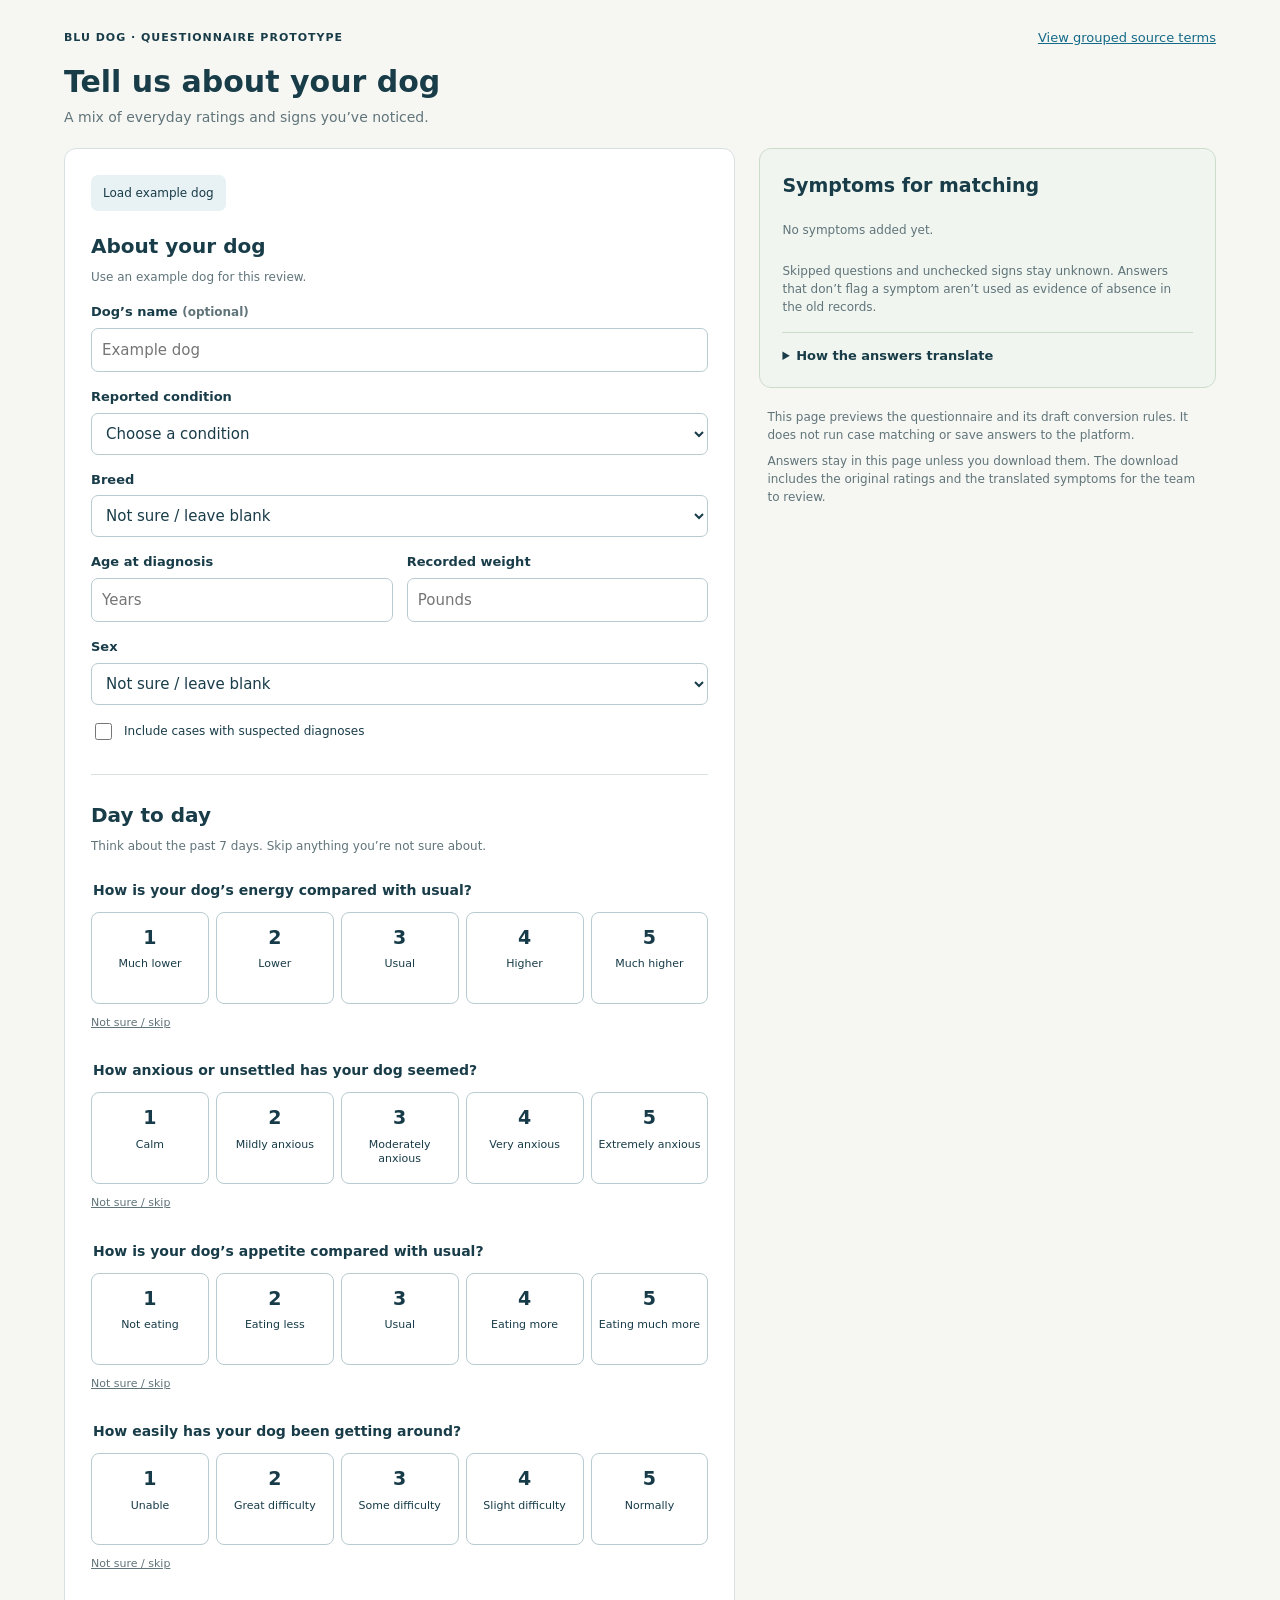
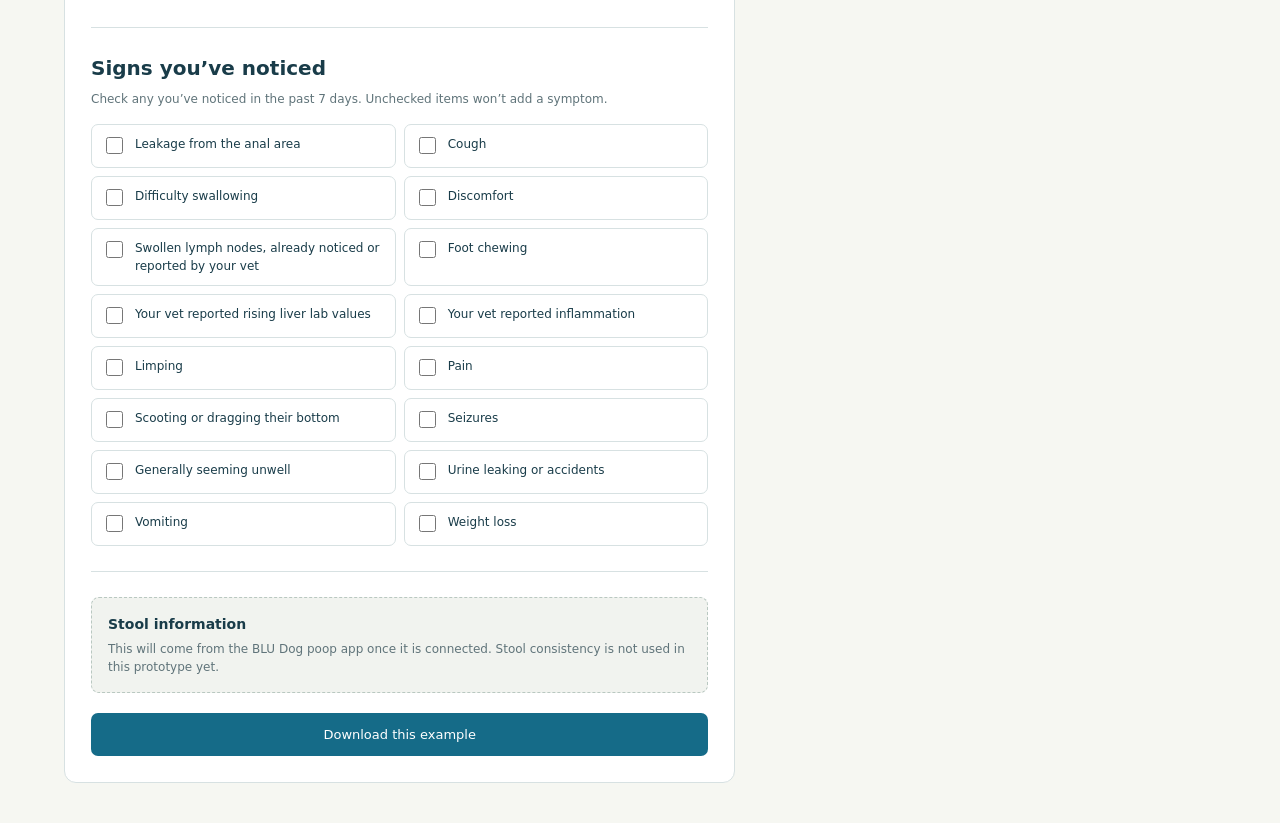
==== questionnaire.html @ 2ec91bb6 "Add mixed dog questionnaire and symptom translation" ====
<!doctype html>
<html lang="en">
<head>
<meta charset="utf-8"><meta name="viewport" content="width=device-width,initial-scale=1">
<title>BLU Dog · Dog questionnaire</title><link rel="icon" href="data:,"><link rel="stylesheet" href="./questionnaire.css">
<style>
*{box-sizing:border-box}body{margin:0;background:#f6f7f2;color:#193c49;font:15px/1.5 system-ui,sans-serif}header{max-width:1200px;margin:auto;padding:28px 24px 20px}.topline{display:flex;align-items:center;justify-content:space-between;gap:16px;font-size:11px;font-weight:750;letter-spacing:.09em}.topline a{font-weight:400;letter-spacing:0;color:#156b88;font-size:13px}h1{font-size:30px;line-height:1.15;margin:17px 0 8px}header p{margin:0;color:#60747a;font-size:14px}main{max-width:1200px;margin:0 auto 40px;padding:0 24px;display:grid;grid-template-columns:minmax(0,1.25fr) minmax(300px,.85fr);gap:24px;align-items:start}form{background:white;border:1px solid #d7e1e2;border-radius:12px;padding:26px}form label{display:block;margin:15px 0 6px;font-size:13px;font-weight:650}input,select,button{font:inherit}input:not([type=checkbox]):not([type=radio]),select{display:block;width:100%;padding:10px;border:1px solid #b8cbd0;border-radius:7px;color:#193c49;background:white}button{border:0;border-radius:7px;background:#156b88;color:white;font-size:13px;padding:12px;cursor:pointer}button:disabled{opacity:.5;cursor:default}.secondary{background:#e8f1f3;color:#193c49}.form-buttons{margin-top:20px}.review-column{position:sticky;top:24px}.review-tools{padding:0 8px}.load-error{color:#953e34}button:focus-visible,input:focus-visible,select:focus-visible,a:focus-visible{outline:3px solid #b87f35;outline-offset:2px}@media(max-width:900px){main{grid-template-columns:1fr}.review-column{position:static}}@media(max-width:520px){header{padding:20px 16px}main{padding:0 16px}form{padding:20px}h1{font-size:27px}.topline{align-items:start}}
</style>
</head>
<body>
<header><div class="topline"><span>BLU DOG · QUESTIONNAIRE PROTOTYPE</span><a href="./index.html">View grouped source terms</a></div><h1>Tell us about your dog</h1><p>A mix of everyday ratings and signs you’ve noticed.</p></header>
<main>
<form id="query"><button id="example" type="button" class="secondary form-example" disabled>Load example dog</button><div id="dog-fields"><p>Loading questions…</p></div><div class="form-buttons"><button id="download" type="submit" disabled>Download this example</button></div></form>
<aside class="review-column"><section id="translation" class="translation"><h2>Symptoms for matching</h2><p class="question-hint">Your answers will appear here.</p></section><div class="review-tools"><p>This page previews the questionnaire and its draft conversion rules. It does not run case matching or save answers to the platform.</p><p>Answers stay in this page unless you download them. The download includes the original ratings and the translated symptoms for the team to review.</p></div></aside>
</main>
<script type="module" src="./questionnaire-page.js"></script>
</body>
</html>
---- questionnaire.css ----
.form-section{padding:0 0 25px;margin:0 0 25px;border-bottom:1px solid #d7e1e2}.form-section h2{font-size:20px;margin:0 0 6px}.question-hint,.optional{font-size:12px;color:#60747a;line-height:1.5}.question-hint{margin:7px 0 16px}.profile-pair{display:grid;grid-template-columns:1fr 1fr;gap:14px}.plain-check{display:flex!important;align-items:center;gap:9px;font-size:12px!important;font-weight:400!important}.plain-check input,.symptom-check input{accent-color:#156b88;flex:none;width:17px;height:17px}
.scale-question{border:0;padding:0;margin:25px 0;min-width:0}.scale-question legend{font-size:14px;font-weight:650;margin-bottom:11px}.scale-choices{display:grid;grid-template-columns:repeat(5,minmax(0,1fr));gap:7px}.scale-option{display:block;position:relative;margin:0!important;font-weight:400!important;cursor:pointer}.scale-option input[type=radio]{position:absolute;width:1px;height:1px;opacity:0;padding:0}.scale-option>span{display:flex;flex-direction:column;align-items:center;text-align:center;gap:6px;border:1px solid #b8cbd0;border-radius:8px;padding:10px 4px;min-height:92px;background:white;color:#173b48}.scale-option strong{font-size:19px}.scale-option small{font-size:11px;line-height:1.3}.scale-option input:checked+span{border:2px solid #156b88;background:#e7f1f3;padding:9px 3px}.scale-option input:focus-visible+span{outline:3px solid #b87f35;outline-offset:2px}.skip-question{display:block;width:auto!important;background:none!important;color:#60747a!important;padding:4px 0!important;font-size:11px!important;font-weight:400!important;margin-top:7px!important;text-decoration:underline;border:0;cursor:pointer}
.symptom-checks{display:grid;grid-template-columns:1fr 1fr;gap:8px}.symptom-check{display:flex!important;align-items:start;gap:9px;font-size:12px!important;font-weight:400!important;margin:0!important;padding:10px;border:1px solid #d7e1e2;border-radius:7px;cursor:pointer}.symptom-check input{margin-top:2px}.symptom-check:has(input:checked){background:#edf4ef;border-color:#91b4a2}.stool-pending{padding:16px;background:#f1f3ef;border:1px dashed #b9c8c1;border-radius:8px}.stool-pending h3{font-size:14px;margin:0 0 5px}.stool-pending p{font-size:12px;color:#60747a;margin:0;line-height:1.5}
.translation{padding:22px;background:#f0f5ef;border:1px solid #cddcca;border-radius:12px;margin-bottom:20px}.translation h2{font-size:19px;margin:0 0 14px}.derived-symptoms{display:flex;gap:7px;flex-wrap:wrap}.derived-chip{padding:6px 10px;border:1px solid #b1cbb5;background:white;border-radius:20px;font-size:12px}.conversion-rules{border-top:1px solid #cddcca;padding-top:13px;margin-top:15px}.conversion-rules summary{font-size:13px;cursor:pointer;font-weight:650}.conversion-row{display:grid;gap:3px;border-top:1px solid #d9e4d5;padding:12px 0;font-size:12px}.conversion-row strong{font-size:13px}.conversion-row small{color:#60747a;font-size:11px}.conversion-row:first-child{border:0}
body.matcher .layout{grid-template-columns:minmax(0,1.12fr) minmax(340px,1fr)}body.matcher .intro{margin-bottom:24px}body.matcher h1{font-size:38px}.review-tools{font-size:12px;color:#60747a}.review-tools a{color:#156b88}.review-tools p{margin:8px 0}.form-buttons{display:flex;gap:10px}.form-buttons button{flex:1}
@media(max-width:1000px){body.matcher .layout{grid-template-columns:1fr}.translation{position:static!important}}@media(max-width:520px){.scale-choices{gap:4px}.scale-option small{font-size:10px}.scale-option>span{min-height:96px}.symptom-checks{grid-template-columns:1fr}.form-buttons{flex-direction:column}.profile-pair{gap:10px}}

.form-example{margin:0 0 20px!important;width:auto!important;padding:9px 12px!important;font-size:12px!important}
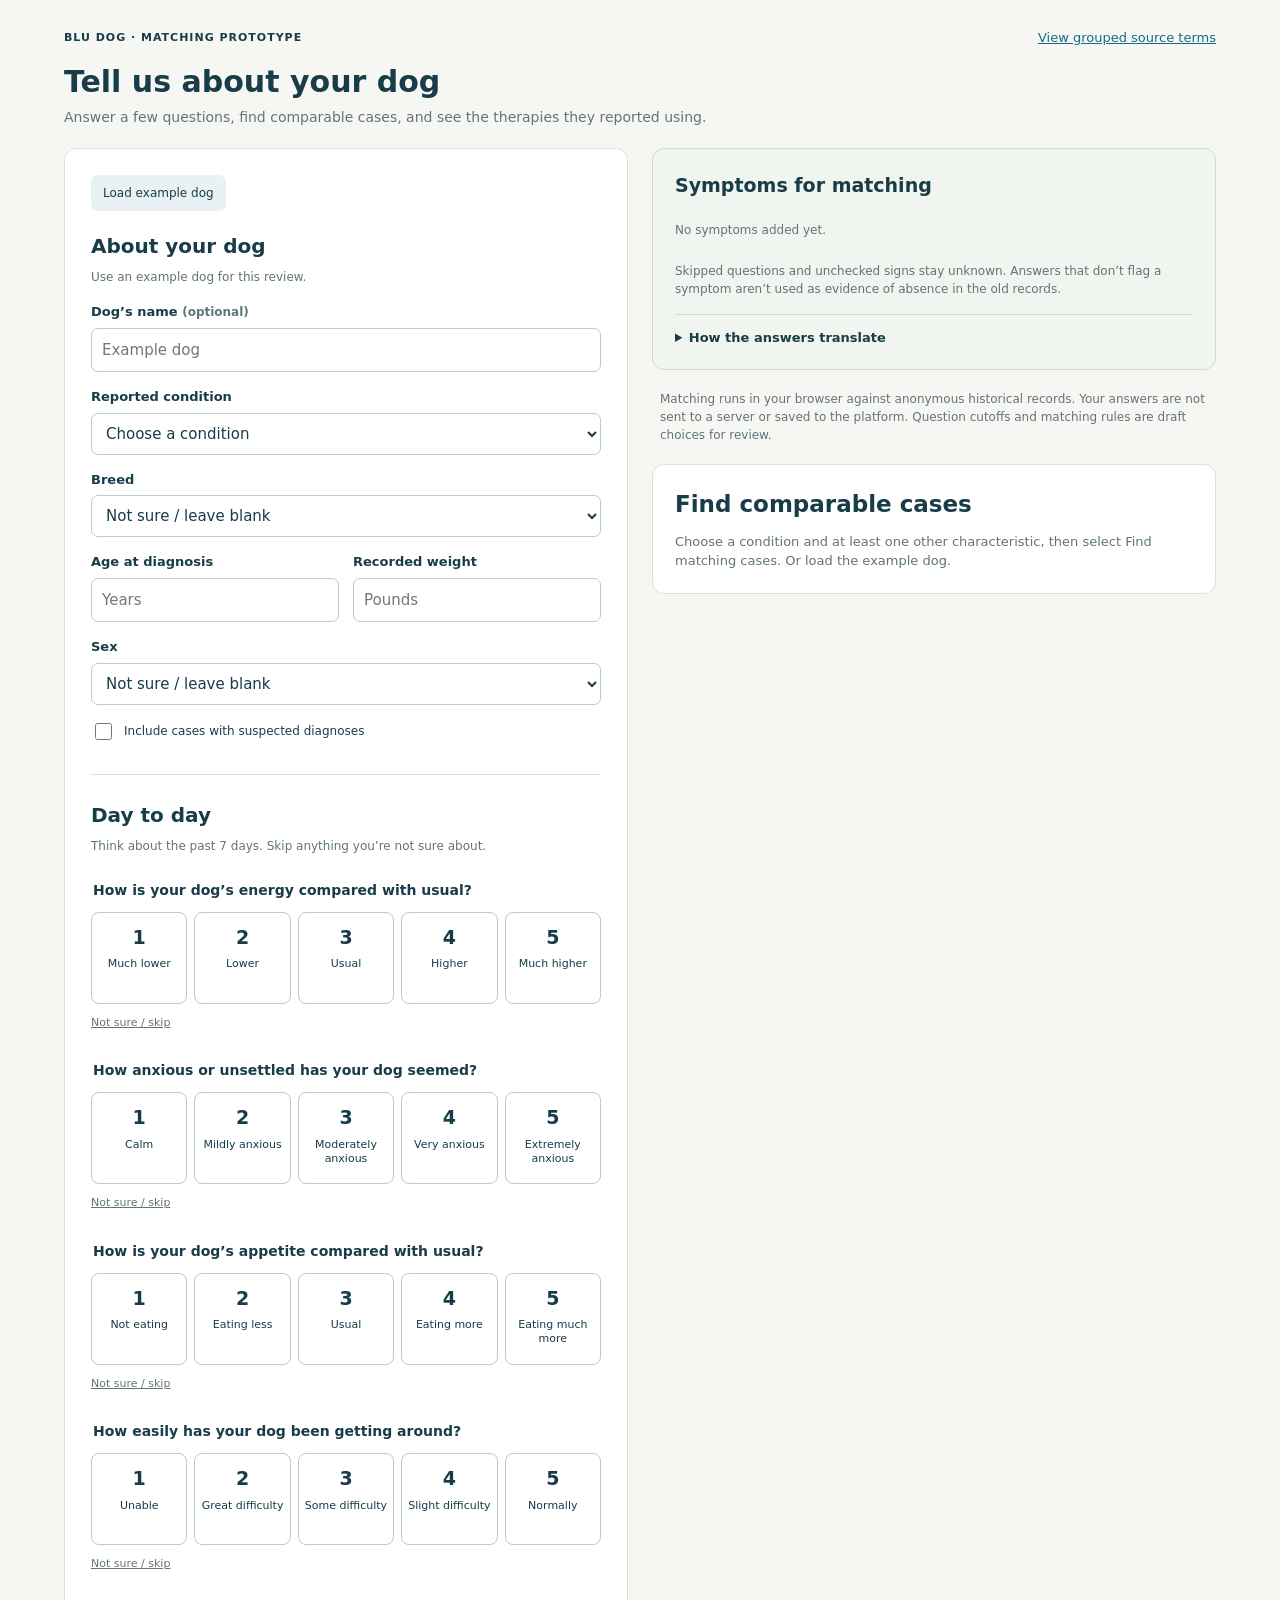
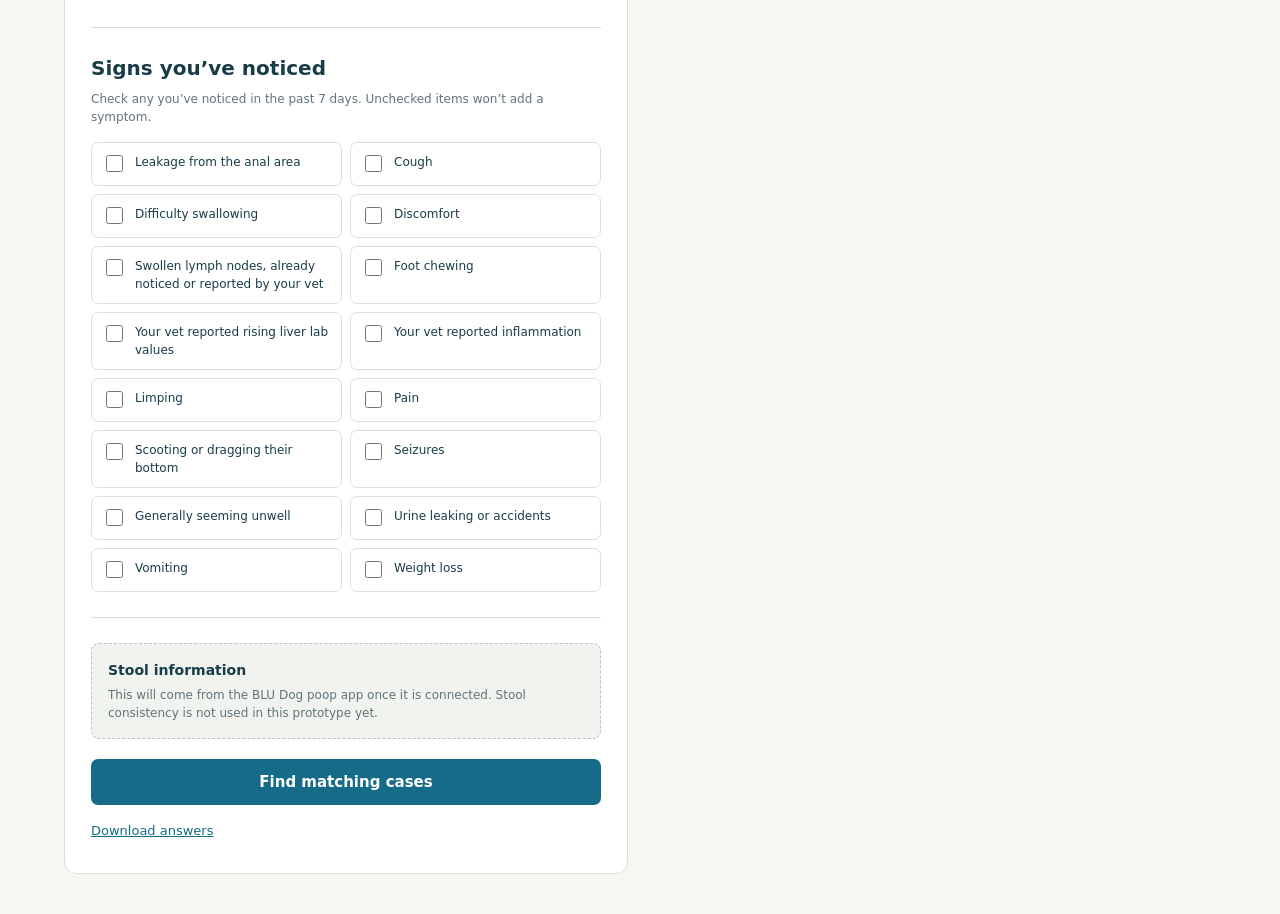
==== commit 5d11f8b6: "Run dog matching and show reported therapies in the public review" ====
--- a/questionnaire.html
+++ b/questionnaire.html
@@ -2,16 +2,17 @@
 <html lang="en">
 <head>
 <meta charset="utf-8"><meta name="viewport" content="width=device-width,initial-scale=1">
-<title>BLU Dog · Dog questionnaire</title><link rel="icon" href="data:,"><link rel="stylesheet" href="./questionnaire.css">
+<title>BLU Dog · Find similar cases</title><link rel="icon" href="data:,"><link rel="stylesheet" href="./questionnaire.css">
 <style>
 *{box-sizing:border-box}body{margin:0;background:#f6f7f2;color:#193c49;font:15px/1.5 system-ui,sans-serif}header{max-width:1200px;margin:auto;padding:28px 24px 20px}.topline{display:flex;align-items:center;justify-content:space-between;gap:16px;font-size:11px;font-weight:750;letter-spacing:.09em}.topline a{font-weight:400;letter-spacing:0;color:#156b88;font-size:13px}h1{font-size:30px;line-height:1.15;margin:17px 0 8px}header p{margin:0;color:#60747a;font-size:14px}main{max-width:1200px;margin:0 auto 40px;padding:0 24px;display:grid;grid-template-columns:minmax(0,1.25fr) minmax(300px,.85fr);gap:24px;align-items:start}form{background:white;border:1px solid #d7e1e2;border-radius:12px;padding:26px}form label{display:block;margin:15px 0 6px;font-size:13px;font-weight:650}input,select,button{font:inherit}input:not([type=checkbox]):not([type=radio]),select{display:block;width:100%;padding:10px;border:1px solid #b8cbd0;border-radius:7px;color:#193c49;background:white}button{border:0;border-radius:7px;background:#156b88;color:white;font-size:13px;padding:12px;cursor:pointer}button:disabled{opacity:.5;cursor:default}.secondary{background:#e8f1f3;color:#193c49}.form-buttons{margin-top:20px}.review-column{position:sticky;top:24px}.review-tools{padding:0 8px}.load-error{color:#953e34}button:focus-visible,input:focus-visible,select:focus-visible,a:focus-visible{outline:3px solid #b87f35;outline-offset:2px}@media(max-width:900px){main{grid-template-columns:1fr}.review-column{position:static}}@media(max-width:520px){header{padding:20px 16px}main{padding:0 16px}form{padding:20px}h1{font-size:27px}.topline{align-items:start}}
 </style>
+<link rel="stylesheet" href="./matching.css">
 </head>
 <body>
-<header><div class="topline"><span>BLU DOG · QUESTIONNAIRE PROTOTYPE</span><a href="./index.html">View grouped source terms</a></div><h1>Tell us about your dog</h1><p>A mix of everyday ratings and signs you’ve noticed.</p></header>
+<header><div class="topline"><span>BLU DOG · MATCHING PROTOTYPE</span><a href="./index.html">View grouped source terms</a></div><h1>Tell us about your dog</h1><p>Answer a few questions, find comparable cases, and see the therapies they reported using.</p></header>
 <main>
-<form id="query"><button id="example" type="button" class="secondary form-example" disabled>Load example dog</button><div id="dog-fields"><p>Loading questions…</p></div><div class="form-buttons"><button id="download" type="submit" disabled>Download this example</button></div></form>
-<aside class="review-column"><section id="translation" class="translation"><h2>Symptoms for matching</h2><p class="question-hint">Your answers will appear here.</p></section><div class="review-tools"><p>This page previews the questionnaire and its draft conversion rules. It does not run case matching or save answers to the platform.</p><p>Answers stay in this page unless you download them. The download includes the original ratings and the translated symptoms for the team to review.</p></div></aside>
+<form id="query"><button id="example" type="button" class="secondary form-example" disabled>Load example dog</button><div id="dog-fields"><p>Loading questions…</p></div><div class="form-buttons"><button id="search" type="submit" disabled>Find matching cases</button><button id="download" type="button" disabled>Download answers</button></div></form>
+<aside class="review-column"><section id="translation" class="translation"><h2>Symptoms for matching</h2><p class="question-hint">Your answers will appear here.</p></section><div class="review-tools"><p>Matching runs in your browser against anonymous historical records. Your answers are not sent to a server or saved to the platform. Question cutoffs and matching rules are draft choices for review.</p></div><div id="matching-results" tabindex="-1" aria-live="polite"><div class="results-placeholder"><h2>Find comparable cases</h2><p>Choose a condition and at least one other characteristic, then select Find matching cases. Or load the example dog.</p></div></div></aside>
 </main>
 <script type="module" src="./questionnaire-page.js"></script>
 </body>
--- a/matching.css
+++ b/matching.css
@@ -0,0 +1 @@
+main{grid-template-columns:minmax(0,1fr) minmax(0,1fr)}.review-column{position:static;min-width:0}.form-buttons{flex-wrap:wrap}.form-buttons #search{flex:1 0 100%;font-size:15px;font-weight:700}.form-buttons #download{flex:none;background:transparent;color:#156b88;padding:6px 0;text-decoration:underline}.results-placeholder,.match-notice,.match-overview{padding:22px;border:1px solid #d7e1e2;border-radius:12px;background:#fff;margin:0 0 20px}.results-placeholder h2,.match-overview h2,.match-notice h2{font-size:23px;margin:0 0 10px}.match-overview p,.match-notice p,.results-placeholder p{font-size:13px;margin:0;color:#60747a}.result-label{font-size:10px!important;letter-spacing:.08em;font-weight:750;margin:0 0 9px!important;color:#156b88!important}.therapy-summary,.matched-cases{margin:24px 0}.therapy-summary h3,.matched-cases h3{font-size:20px;margin:0 0 8px}.therapy-category{border:1px solid #d7e1e2;border-radius:8px;background:white;margin:8px 0;overflow:hidden}.therapy-category>summary{display:flex;justify-content:space-between;gap:12px;padding:14px;font-size:13px;cursor:pointer}.therapy-category>summary>span:before{content:'▸';margin-right:8px;color:#156b88}.therapy-category[open]>summary>span:before{content:'▾'}.therapy-category strong{white-space:nowrap;font-size:12px}.therapy-children{padding:0 12px}.therapy-list{list-style:none;padding:0 14px 8px;margin:0}.therapy-list li{display:flex;justify-content:space-between;gap:12px;border-top:1px solid #e5ecec;padding:10px 0;font-size:12px}.case-card{border:1px solid #d7e1e2;border-radius:10px;background:white;margin:10px 0;overflow:hidden}.case-card>summary{display:flex;justify-content:space-between;gap:14px;padding:17px;cursor:pointer}.case-card>summary strong{font-size:14px}.case-card>summary strong:before{content:'▸';margin-right:8px;color:#156b88}.case-card[open]>summary strong:before{content:'▾'}.case-card small{display:block;color:#60747a;font-size:11px;margin-top:5px}.case-score{font-size:11px;white-space:nowrap;color:#156b88}.case-body{padding:0 17px 17px}.case-body h4{font-size:13px;margin:0 0 10px}.reported-therapies{display:flex;gap:6px;flex-wrap:wrap}.therapy-chip{background:#edf4ef;border:1px solid #d4e3d6;padding:5px 8px;border-radius:6px;font-size:12px}.match-reasons{margin-top:15px;font-size:12px;color:#60747a}.match-reasons summary{cursor:pointer}.match-reasons ul{padding-left:18px;line-height:1.8}#matching-results:focus{outline:none}#matching-results{scroll-margin-top:20px}.review-tools{margin-bottom:20px}@media(max-width:900px){main{grid-template-columns:1fr}}@media(max-width:520px){.case-card>summary{flex-direction:column;gap:7px}.case-score{padding-left:16px}}
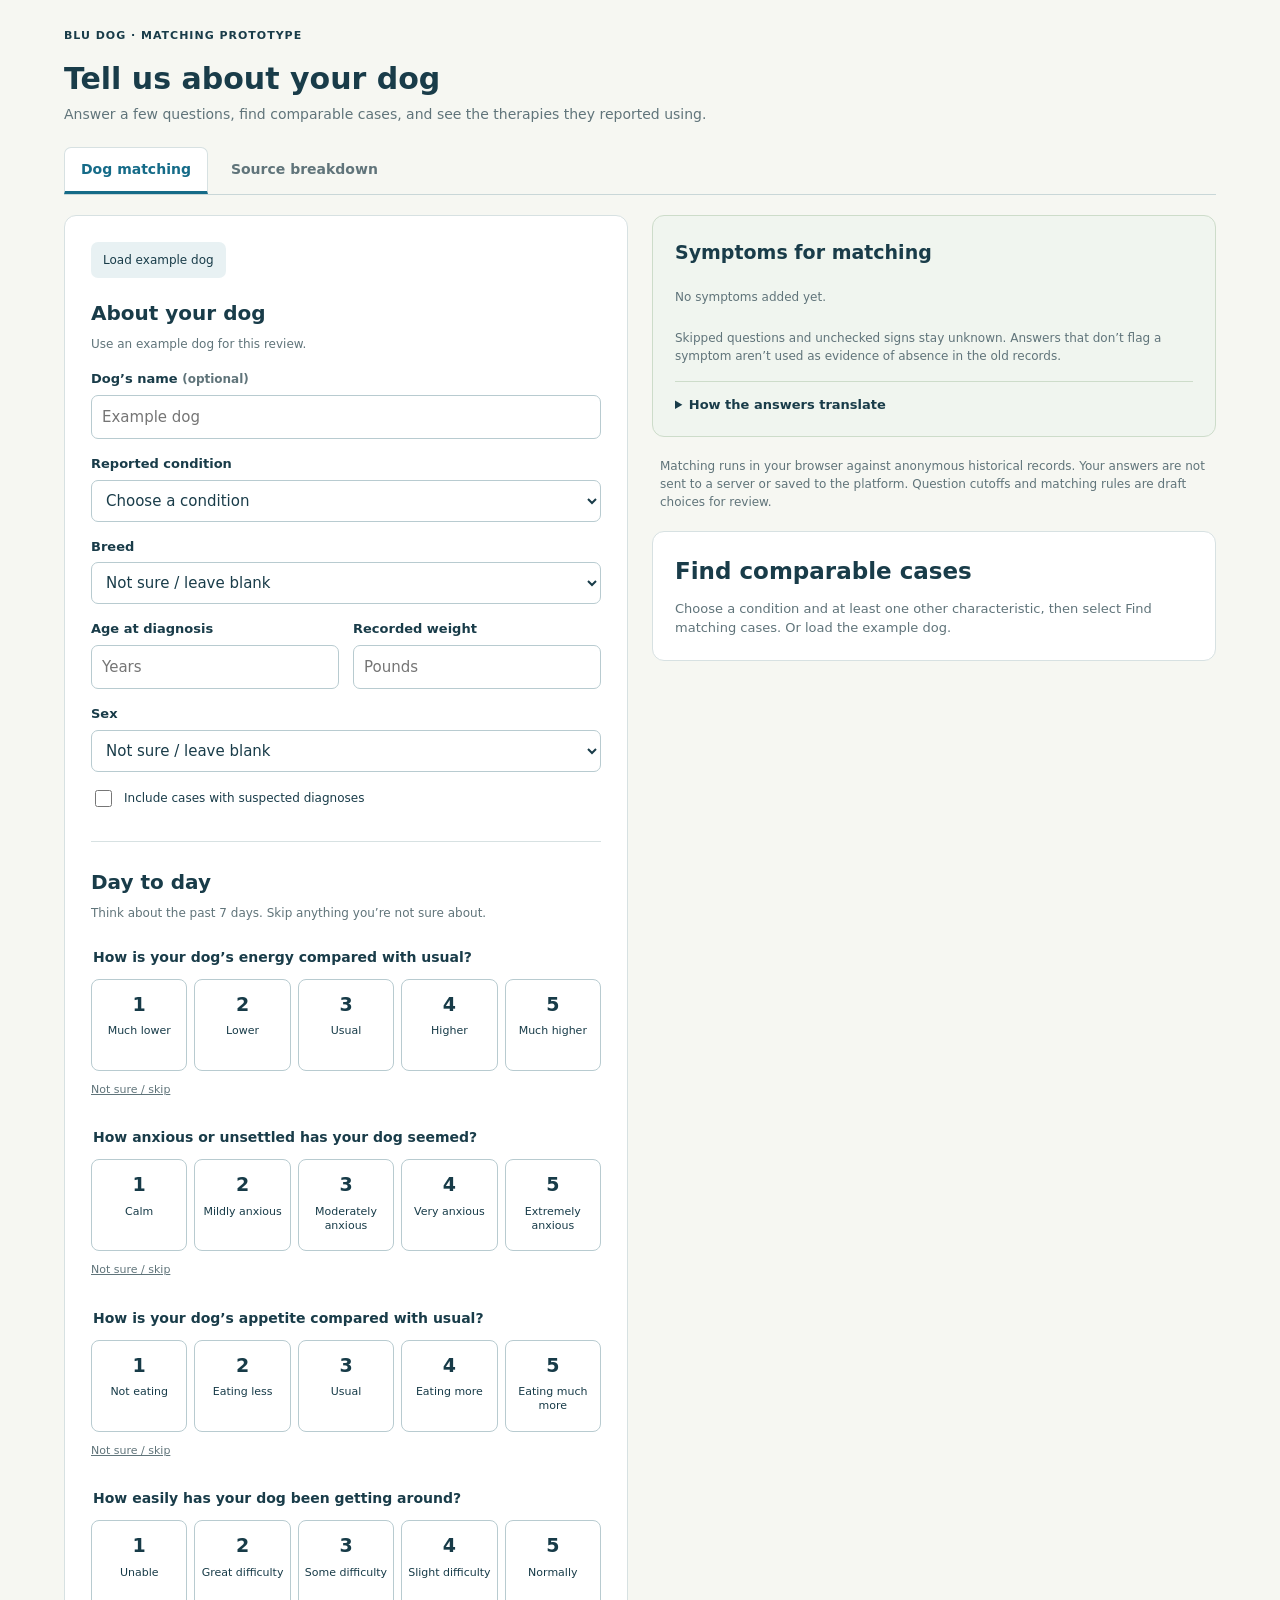
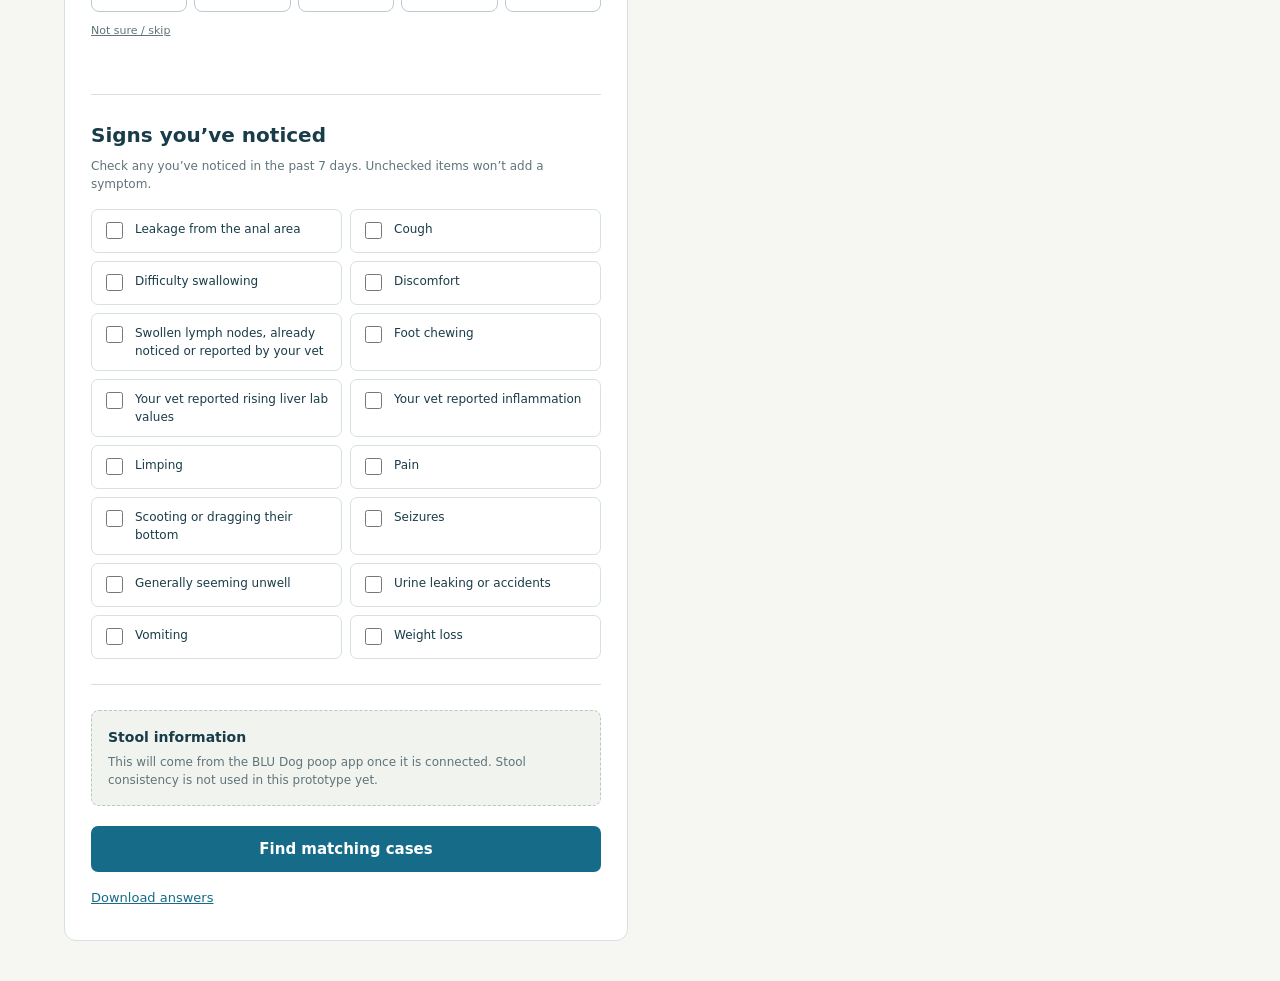
==== commit d601c264: "Add matching and source breakdown navigation tabs" ====
--- a/questionnaire.html
+++ b/questionnaire.html
@@ -6,10 +6,13 @@
 <style>
 *{box-sizing:border-box}body{margin:0;background:#f6f7f2;color:#193c49;font:15px/1.5 system-ui,sans-serif}header{max-width:1200px;margin:auto;padding:28px 24px 20px}.topline{display:flex;align-items:center;justify-content:space-between;gap:16px;font-size:11px;font-weight:750;letter-spacing:.09em}.topline a{font-weight:400;letter-spacing:0;color:#156b88;font-size:13px}h1{font-size:30px;line-height:1.15;margin:17px 0 8px}header p{margin:0;color:#60747a;font-size:14px}main{max-width:1200px;margin:0 auto 40px;padding:0 24px;display:grid;grid-template-columns:minmax(0,1.25fr) minmax(300px,.85fr);gap:24px;align-items:start}form{background:white;border:1px solid #d7e1e2;border-radius:12px;padding:26px}form label{display:block;margin:15px 0 6px;font-size:13px;font-weight:650}input,select,button{font:inherit}input:not([type=checkbox]):not([type=radio]),select{display:block;width:100%;padding:10px;border:1px solid #b8cbd0;border-radius:7px;color:#193c49;background:white}button{border:0;border-radius:7px;background:#156b88;color:white;font-size:13px;padding:12px;cursor:pointer}button:disabled{opacity:.5;cursor:default}.secondary{background:#e8f1f3;color:#193c49}.form-buttons{margin-top:20px}.review-column{position:sticky;top:24px}.review-tools{padding:0 8px}.load-error{color:#953e34}button:focus-visible,input:focus-visible,select:focus-visible,a:focus-visible{outline:3px solid #b87f35;outline-offset:2px}@media(max-width:900px){main{grid-template-columns:1fr}.review-column{position:static}}@media(max-width:520px){header{padding:20px 16px}main{padding:0 16px}form{padding:20px}h1{font-size:27px}.topline{align-items:start}}
 </style>
+<style>
+.review-tabs{display:flex;gap:6px;border-bottom:1px solid #c9d7d8;margin-top:22px}.review-tabs a{padding:11px 16px;border:1px solid transparent;border-bottom:3px solid transparent;border-radius:7px 7px 0 0;color:#60747a;text-decoration:none;font-size:14px;font-weight:650}.review-tabs a:hover{background:#edf2ee;color:#193c49}.review-tabs a[aria-current=page]{background:white;border-color:#d7e1e2;border-bottom-color:#156b88;color:#156b88}.review-tabs a:focus-visible{outline:3px solid #b87f35;outline-offset:2px}@media(max-width:520px){.review-tabs a{padding:10px 12px;font-size:13px}}
+</style>
 <link rel="stylesheet" href="./matching.css">
 </head>
 <body>
-<header><div class="topline"><span>BLU DOG · MATCHING PROTOTYPE</span><a href="./index.html">View grouped source terms</a></div><h1>Tell us about your dog</h1><p>Answer a few questions, find comparable cases, and see the therapies they reported using.</p></header>
+<header><div class="topline"><span>BLU DOG · MATCHING PROTOTYPE</span></div><h1>Tell us about your dog</h1><p>Answer a few questions, find comparable cases, and see the therapies they reported using.</p><nav class="review-tabs" aria-label="Review sections"><a href="./questionnaire.html" aria-current="page">Dog matching</a><a href="./index.html">Source breakdown</a></nav></header>
 <main>
 <form id="query"><button id="example" type="button" class="secondary form-example" disabled>Load example dog</button><div id="dog-fields"><p>Loading questions…</p></div><div class="form-buttons"><button id="search" type="submit" disabled>Find matching cases</button><button id="download" type="button" disabled>Download answers</button></div></form>
 <aside class="review-column"><section id="translation" class="translation"><h2>Symptoms for matching</h2><p class="question-hint">Your answers will appear here.</p></section><div class="review-tools"><p>Matching runs in your browser against anonymous historical records. Your answers are not sent to a server or saved to the platform. Question cutoffs and matching rules are draft choices for review.</p></div><div id="matching-results" tabindex="-1" aria-live="polite"><div class="results-placeholder"><h2>Find comparable cases</h2><p>Choose a condition and at least one other characteristic, then select Find matching cases. Or load the example dog.</p></div></div></aside>
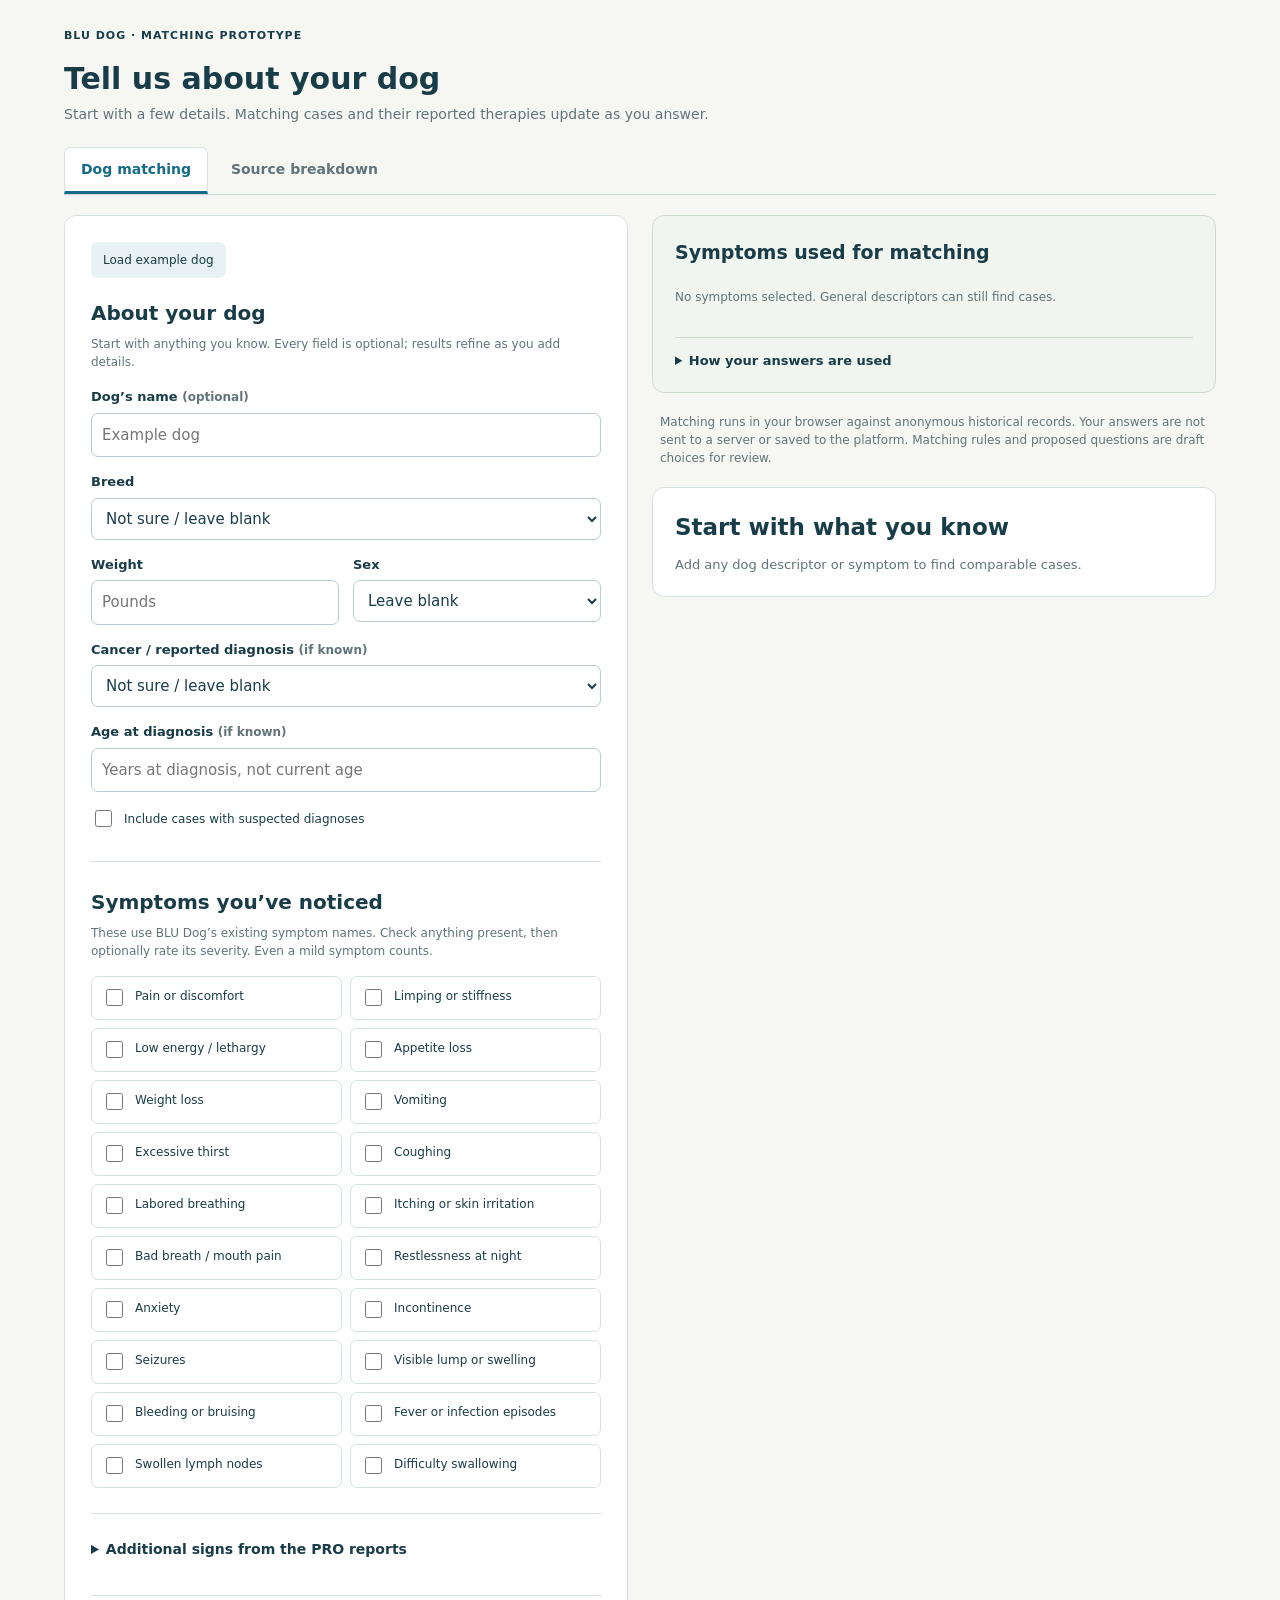
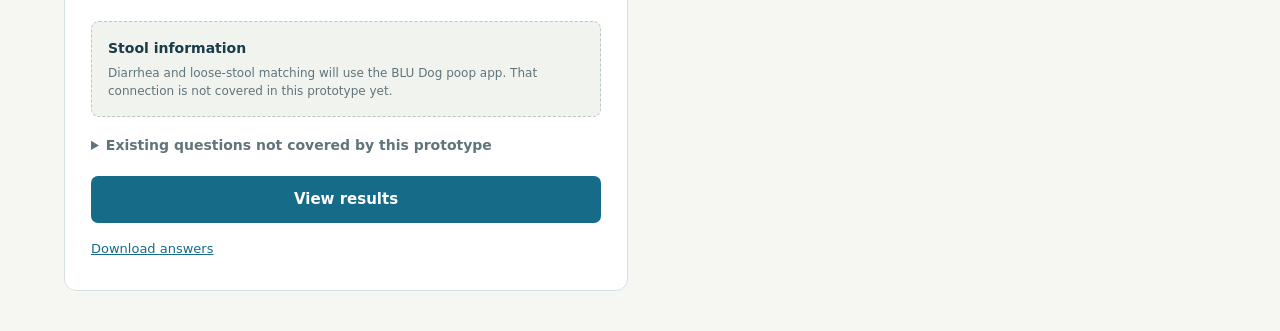
==== commit df0e323e: "Refine sparse dog matching and align symptom questions with BLU Dog" ====
--- a/questionnaire.html
+++ b/questionnaire.html
@@ -12,10 +12,10 @@
 <link rel="stylesheet" href="./matching.css">
 </head>
 <body>
-<header><div class="topline"><span>BLU DOG · MATCHING PROTOTYPE</span></div><h1>Tell us about your dog</h1><p>Answer a few questions, find comparable cases, and see the therapies they reported using.</p><nav class="review-tabs" aria-label="Review sections"><a href="./questionnaire.html" aria-current="page">Dog matching</a><a href="./index.html">Source breakdown</a></nav></header>
+<header><div class="topline"><span>BLU DOG · MATCHING PROTOTYPE</span></div><h1>Tell us about your dog</h1><p>Start with a few details. Matching cases and their reported therapies update as you answer.</p><nav class="review-tabs" aria-label="Review sections"><a href="./questionnaire.html" aria-current="page">Dog matching</a><a href="./index.html">Source breakdown</a></nav></header>
 <main>
-<form id="query"><button id="example" type="button" class="secondary form-example" disabled>Load example dog</button><div id="dog-fields"><p>Loading questions…</p></div><div class="form-buttons"><button id="search" type="submit" disabled>Find matching cases</button><button id="download" type="button" disabled>Download answers</button></div></form>
-<aside class="review-column"><section id="translation" class="translation"><h2>Symptoms for matching</h2><p class="question-hint">Your answers will appear here.</p></section><div class="review-tools"><p>Matching runs in your browser against anonymous historical records. Your answers are not sent to a server or saved to the platform. Question cutoffs and matching rules are draft choices for review.</p></div><div id="matching-results" tabindex="-1" aria-live="polite"><div class="results-placeholder"><h2>Find comparable cases</h2><p>Choose a condition and at least one other characteristic, then select Find matching cases. Or load the example dog.</p></div></div></aside>
+<form id="query"><button id="example" type="button" class="secondary form-example" disabled>Load example dog</button><div id="dog-fields"><p>Loading questions…</p></div><div class="form-buttons"><button id="search" type="submit" disabled>View results</button><button id="download" type="button" disabled>Download answers</button></div></form>
+<aside class="review-column"><section id="translation" class="translation"><h2>Symptoms for matching</h2><p class="question-hint">Your answers will appear here.</p></section><div class="review-tools"><p>Matching runs in your browser against anonymous historical records. Your answers are not sent to a server or saved to the platform. Matching rules and proposed questions are draft choices for review.</p></div><div id="matching-results" tabindex="-1" aria-live="polite"><div class="results-placeholder"><h2>Find comparable cases</h2><p>Add any dog descriptor or symptom. Results update automatically, or load the example dog.</p></div></div></aside>
 </main>
 <script type="module" src="./questionnaire-page.js"></script>
 </body>
--- a/questionnaire.css
+++ b/questionnaire.css
@@ -6,3 +6,4 @@
 @media(max-width:1000px){body.matcher .layout{grid-template-columns:1fr}.translation{position:static!important}}@media(max-width:520px){.scale-choices{gap:4px}.scale-option small{font-size:10px}.scale-option>span{min-height:96px}.symptom-checks{grid-template-columns:1fr}.form-buttons{flex-direction:column}.profile-pair{gap:10px}}
 
 .form-example{margin:0 0 20px!important;width:auto!important;padding:9px 12px!important;font-size:12px!important}
+.symptom-item{border:1px solid #d7e1e2;border-radius:7px;overflow:hidden}.symptom-item .symptom-check{border:0;border-radius:0}.severity-row{margin:0;padding:10px;border:0;background:#f6f8f5;min-width:0}.severity-row[hidden]{display:none}.severity-row legend{font-size:11px;padding-top:8px}.severity-row small{font-size:10px;color:#60747a}.severity-choices{display:flex;gap:5px;flex-wrap:wrap;margin:3px 0 5px}.severity-choices label{position:relative;margin:0;font-weight:500}.severity-choices input{position:absolute;width:1px;height:1px;opacity:0}.severity-choices span{display:block;padding:5px 9px;border:1px solid #b8cbd0;background:white;border-radius:5px;font-size:12px}.severity-choices input:checked+span{background:#156b88;color:white;border-color:#156b88}.severity-choices input:focus-visible+span{outline:3px solid #b87f35;outline-offset:2px}.extra-symptoms summary,.coverage-notes summary{cursor:pointer;font-weight:650;font-size:14px}.coverage-notes{margin-top:18px;font-size:12px;color:#60747a}.coverage-notes ul{padding-left:20px}.extra-symptoms>summary{margin-bottom:10px}.coverage-notes a{color:#156b88}
--- a/matching.css
+++ b/matching.css
@@ -1 +1,2 @@
 main{grid-template-columns:minmax(0,1fr) minmax(0,1fr)}.review-column{position:static;min-width:0}.form-buttons{flex-wrap:wrap}.form-buttons #search{flex:1 0 100%;font-size:15px;font-weight:700}.form-buttons #download{flex:none;background:transparent;color:#156b88;padding:6px 0;text-decoration:underline}.results-placeholder,.match-notice,.match-overview{padding:22px;border:1px solid #d7e1e2;border-radius:12px;background:#fff;margin:0 0 20px}.results-placeholder h2,.match-overview h2,.match-notice h2{font-size:23px;margin:0 0 10px}.match-overview p,.match-notice p,.results-placeholder p{font-size:13px;margin:0;color:#60747a}.result-label{font-size:10px!important;letter-spacing:.08em;font-weight:750;margin:0 0 9px!important;color:#156b88!important}.therapy-summary,.matched-cases{margin:24px 0}.therapy-summary h3,.matched-cases h3{font-size:20px;margin:0 0 8px}.therapy-category{border:1px solid #d7e1e2;border-radius:8px;background:white;margin:8px 0;overflow:hidden}.therapy-category>summary{display:flex;justify-content:space-between;gap:12px;padding:14px;font-size:13px;cursor:pointer}.therapy-category>summary>span:before{content:'▸';margin-right:8px;color:#156b88}.therapy-category[open]>summary>span:before{content:'▾'}.therapy-category strong{white-space:nowrap;font-size:12px}.therapy-children{padding:0 12px}.therapy-list{list-style:none;padding:0 14px 8px;margin:0}.therapy-list li{display:flex;justify-content:space-between;gap:12px;border-top:1px solid #e5ecec;padding:10px 0;font-size:12px}.case-card{border:1px solid #d7e1e2;border-radius:10px;background:white;margin:10px 0;overflow:hidden}.case-card>summary{display:flex;justify-content:space-between;gap:14px;padding:17px;cursor:pointer}.case-card>summary strong{font-size:14px}.case-card>summary strong:before{content:'▸';margin-right:8px;color:#156b88}.case-card[open]>summary strong:before{content:'▾'}.case-card small{display:block;color:#60747a;font-size:11px;margin-top:5px}.case-score{font-size:11px;white-space:nowrap;color:#156b88}.case-body{padding:0 17px 17px}.case-body h4{font-size:13px;margin:0 0 10px}.reported-therapies{display:flex;gap:6px;flex-wrap:wrap}.therapy-chip{background:#edf4ef;border:1px solid #d4e3d6;padding:5px 8px;border-radius:6px;font-size:12px}.match-reasons{margin-top:15px;font-size:12px;color:#60747a}.match-reasons summary{cursor:pointer}.match-reasons ul{padding-left:18px;line-height:1.8}#matching-results:focus{outline:none}#matching-results{scroll-margin-top:20px}.review-tools{margin-bottom:20px}@media(max-width:900px){main{grid-template-columns:1fr}}@media(max-width:520px){.case-card>summary{flex-direction:column;gap:7px}.case-score{padding-left:16px}}
+.therapy-category>summary{align-items:flex-start;gap:8px}.therapy-category>summary strong{font-size:11px;white-space:normal;text-align:right;max-width:165px}.therapy-list li{gap:10px;align-items:flex-start}.therapy-list li strong{font-size:10px;text-align:right;white-space:normal;max-width:135px}.case-score{font-size:11px;max-width:98px;white-space:normal!important;text-align:right}.category-note{padding:0 14px 12px}.scoring-explanation{font-size:12px;color:#60747a;margin:12px 0}.scoring-explanation summary{cursor:pointer;font-weight:650;color:#193c49}.therapy-chip small{font-size:10px}
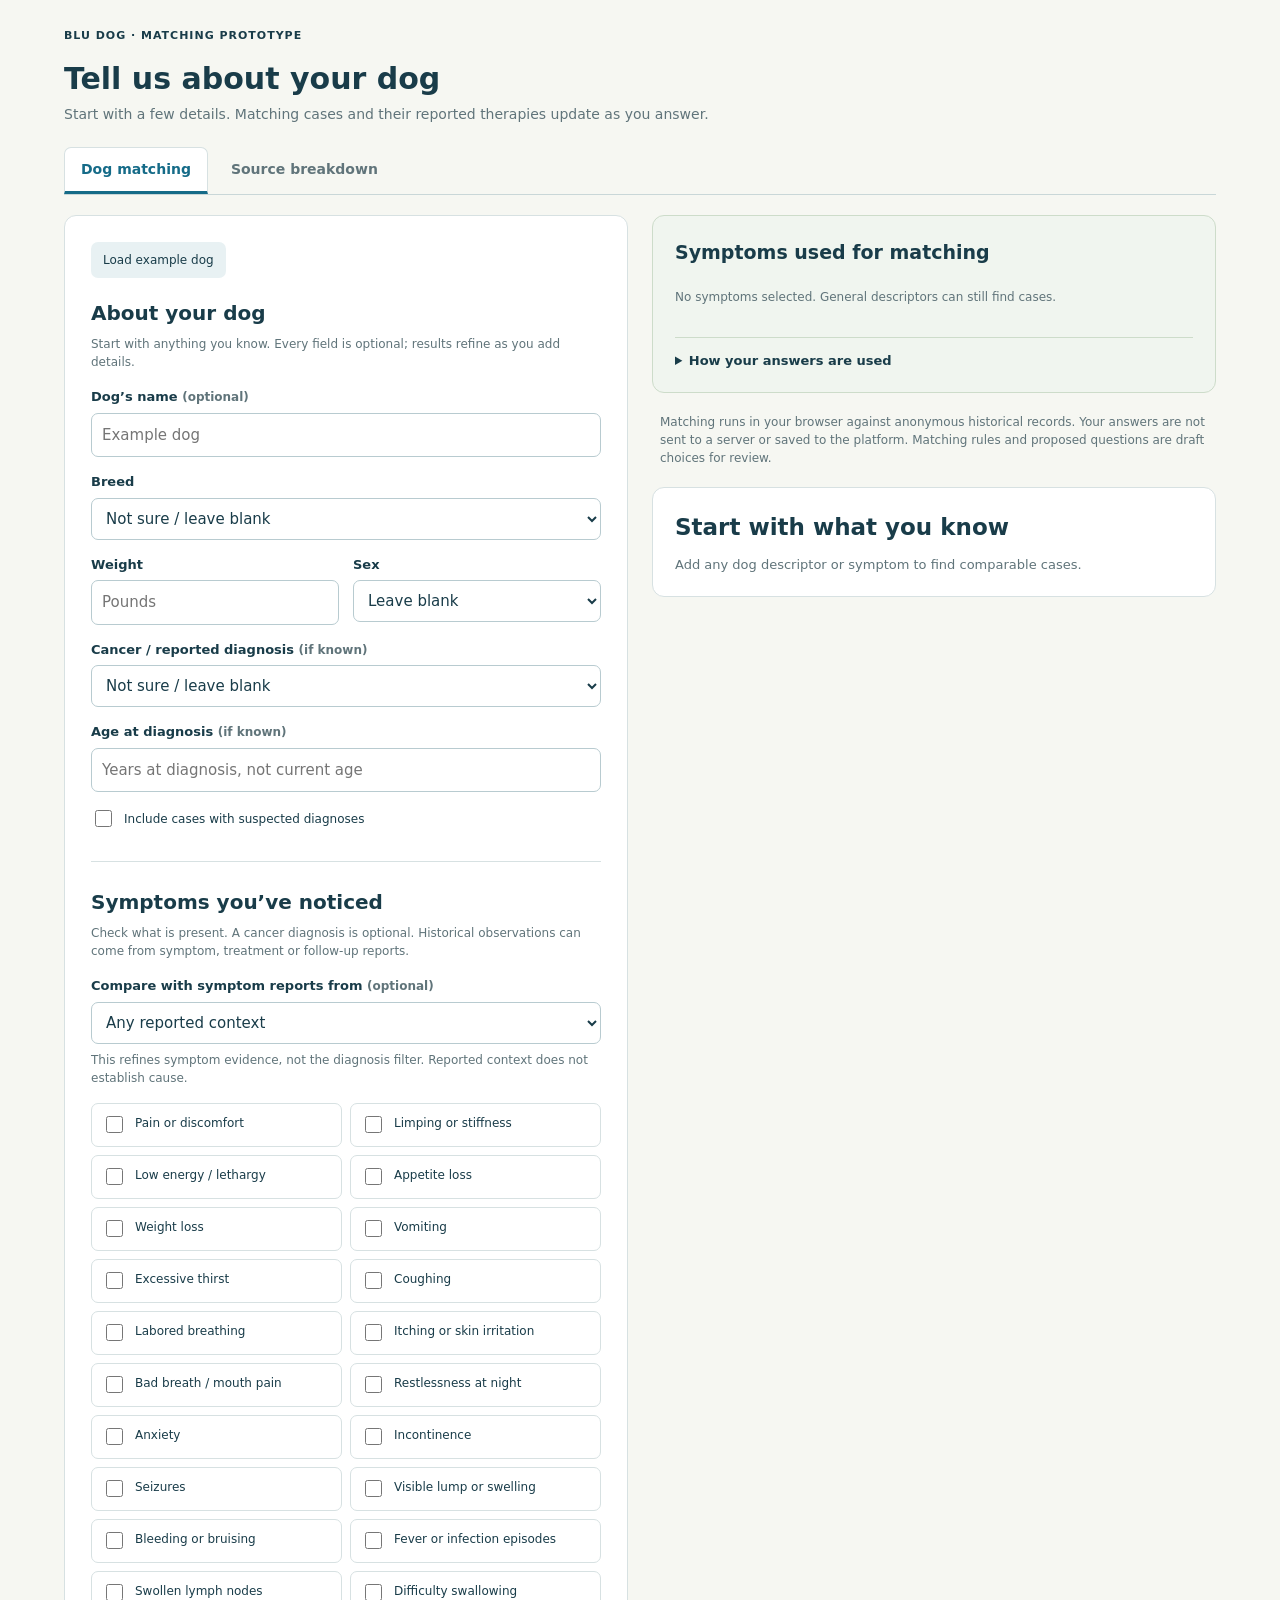
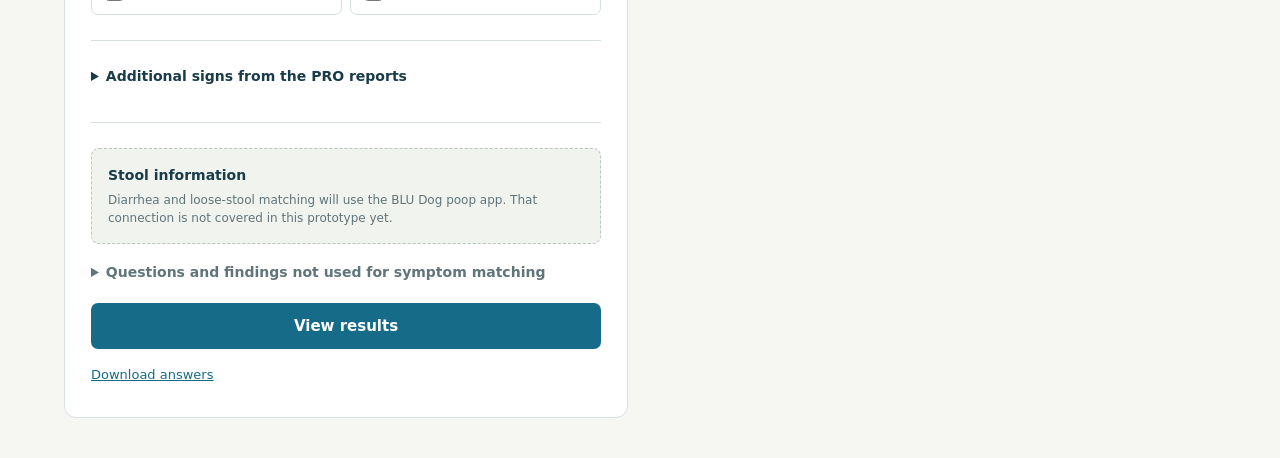
==== commit d2ce33b6: "Show linked observations and product details in prototype tabs" ====
--- a/questionnaire.html
+++ b/questionnaire.html
@@ -10,6 +10,7 @@
 .review-tabs{display:flex;gap:6px;border-bottom:1px solid #c9d7d8;margin-top:22px}.review-tabs a{padding:11px 16px;border:1px solid transparent;border-bottom:3px solid transparent;border-radius:7px 7px 0 0;color:#60747a;text-decoration:none;font-size:14px;font-weight:650}.review-tabs a:hover{background:#edf2ee;color:#193c49}.review-tabs a[aria-current=page]{background:white;border-color:#d7e1e2;border-bottom-color:#156b88;color:#156b88}.review-tabs a:focus-visible{outline:3px solid #b87f35;outline-offset:2px}@media(max-width:520px){.review-tabs a{padding:10px 12px;font-size:13px}}
 </style>
 <link rel="stylesheet" href="./matching.css">
+<link rel="stylesheet" href="./record-details.css">
 </head>
 <body>
 <header><div class="topline"><span>BLU DOG · MATCHING PROTOTYPE</span></div><h1>Tell us about your dog</h1><p>Start with a few details. Matching cases and their reported therapies update as you answer.</p><nav class="review-tabs" aria-label="Review sections"><a href="./questionnaire.html" aria-current="page">Dog matching</a><a href="./index.html">Source breakdown</a></nav></header>
--- a/record-details.css
+++ b/record-details.css
@@ -0,0 +1 @@
+.linked-example{margin:0 0 26px;padding:18px;background:#f4f7f3;border:1px solid #d5e2d8;border-radius:9px}.linked-example>label{font-size:12px;display:block;margin:10px 0 5px}.linked-example>select{width:100%;padding:8px;border:1px solid #b8cbc1;border-radius:6px;background:white;color:#193c49}.linked-example h3{font-size:16px}.record-structure{font:13px/1.5 system-ui,sans-serif;color:#193c49}.record-section{margin-top:18px}.record-section>h3{font-size:13px;margin:0 0 8px;color:#60747a}.record-line{display:flex;flex-direction:column;gap:3px;border-left:2px solid #b7cfc2;padding:3px 0 7px 12px;margin:10px 0}.record-line>span{font-size:12px;color:#526b70}.record-refs{display:block;font-size:10px;color:#627479;margin-top:3px}.record-badge{font-size:10px;font-weight:500;padding:2px 5px;background:#e2eee6;border-radius:4px;margin-left:5px}.record-product{background:white;border:1px solid #d4dfd8;border-radius:8px;padding:14px;margin:10px 0}.record-product h4{font-size:15px!important;margin:0 0 3px!important}.record-status{font-size:11px;color:#526b70;margin:0}.record-product dl{margin:12px 0 0}.record-product dl>div{display:grid;grid-template-columns:85px minmax(0,1fr);gap:10px;padding:8px 0;border-top:1px solid #e4ebe5}.record-product dt{font-size:12px;font-weight:600}.record-product dd{margin:0;overflow-wrap:anywhere}.record-product dd>small{display:block;font-size:10px;color:#627479;margin-top:3px}.record-product dd>.record-uncertain{color:#955c21;font-weight:650}.record-muted,.record-notes{font-size:12px;color:#627479;margin:10px 0}.record-notes{padding-left:17px}.record-timeline{border-top:1px solid #d5e2d8;padding-top:12px;margin-top:16px}.record-timeline summary,.case-structure>summary{cursor:pointer;font-size:12px;color:#156b88;font-weight:650}.case-structure{margin-top:17px}.case-structure>.record-structure{background:#f4f7f3;padding:1px 12px 12px;margin-top:10px;border-radius:7px}.example-shortcuts{display:flex;gap:6px;flex-wrap:wrap;margin-top:13px}.example-shortcuts button{border:1px solid #c5d7cb;border-radius:6px;background:white;color:#193c49;font-size:12px;padding:7px 10px;cursor:pointer}.example-shortcuts button:hover{background:#e6efeb}.observation-context{display:inline-block;font-size:10px;color:#526b70;background:#eef3ee;border-radius:4px;padding:2px 6px;margin:4px 4px 0 0}.record-scope{font-size:11px;color:#627479;margin:8px 0}.source-wordings{border-top:1px solid #d9e2df;padding-top:14px;margin-top:12px}.source-wordings>summary{font-size:14px;cursor:pointer;font-weight:650}@media(max-width:520px){.linked-example{padding:13px}.record-product dl>div{grid-template-columns:1fr;gap:3px}.record-section{margin-top:14px}}
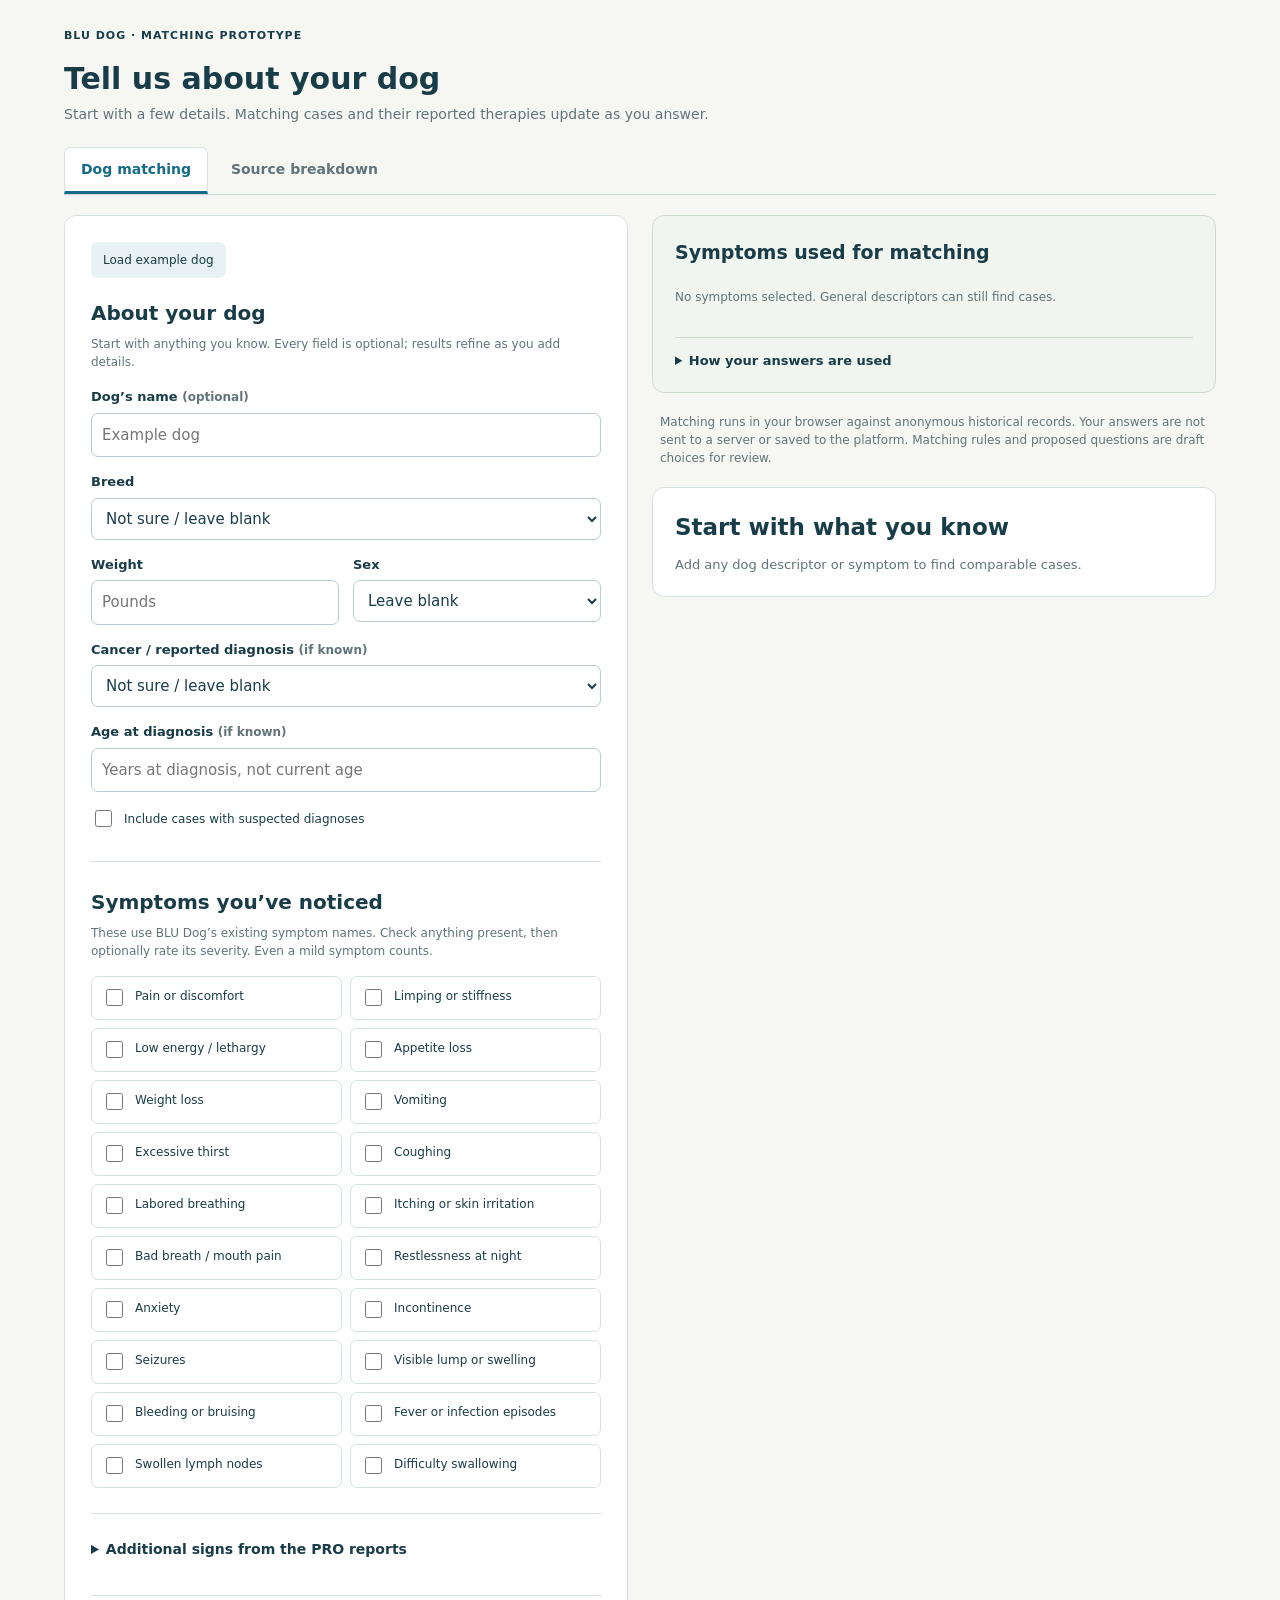
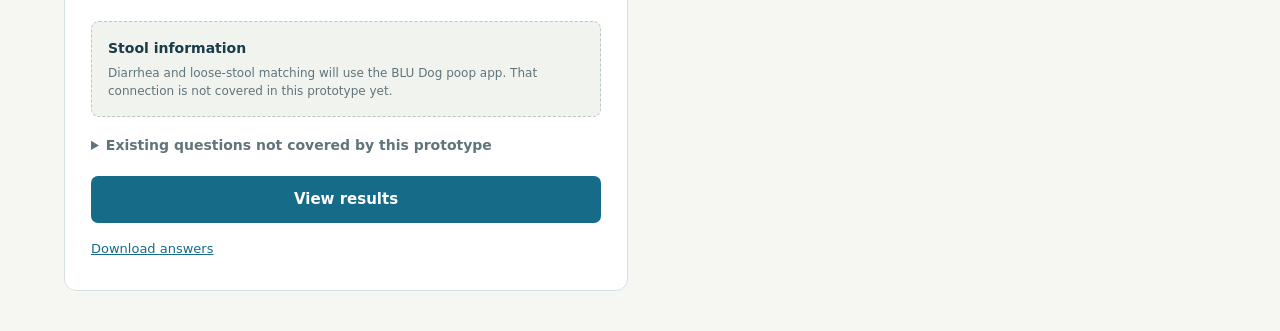
==== commit 5bacea24: "Restore previous dog-matching prototype" ====
--- a/questionnaire.html
+++ b/questionnaire.html
@@ -10,7 +10,6 @@
 .review-tabs{display:flex;gap:6px;border-bottom:1px solid #c9d7d8;margin-top:22px}.review-tabs a{padding:11px 16px;border:1px solid transparent;border-bottom:3px solid transparent;border-radius:7px 7px 0 0;color:#60747a;text-decoration:none;font-size:14px;font-weight:650}.review-tabs a:hover{background:#edf2ee;color:#193c49}.review-tabs a[aria-current=page]{background:white;border-color:#d7e1e2;border-bottom-color:#156b88;color:#156b88}.review-tabs a:focus-visible{outline:3px solid #b87f35;outline-offset:2px}@media(max-width:520px){.review-tabs a{padding:10px 12px;font-size:13px}}
 </style>
 <link rel="stylesheet" href="./matching.css">
-<link rel="stylesheet" href="./record-details.css">
 </head>
 <body>
 <header><div class="topline"><span>BLU DOG · MATCHING PROTOTYPE</span></div><h1>Tell us about your dog</h1><p>Start with a few details. Matching cases and their reported therapies update as you answer.</p><nav class="review-tabs" aria-label="Review sections"><a href="./questionnaire.html" aria-current="page">Dog matching</a><a href="./index.html">Source breakdown</a></nav></header>
